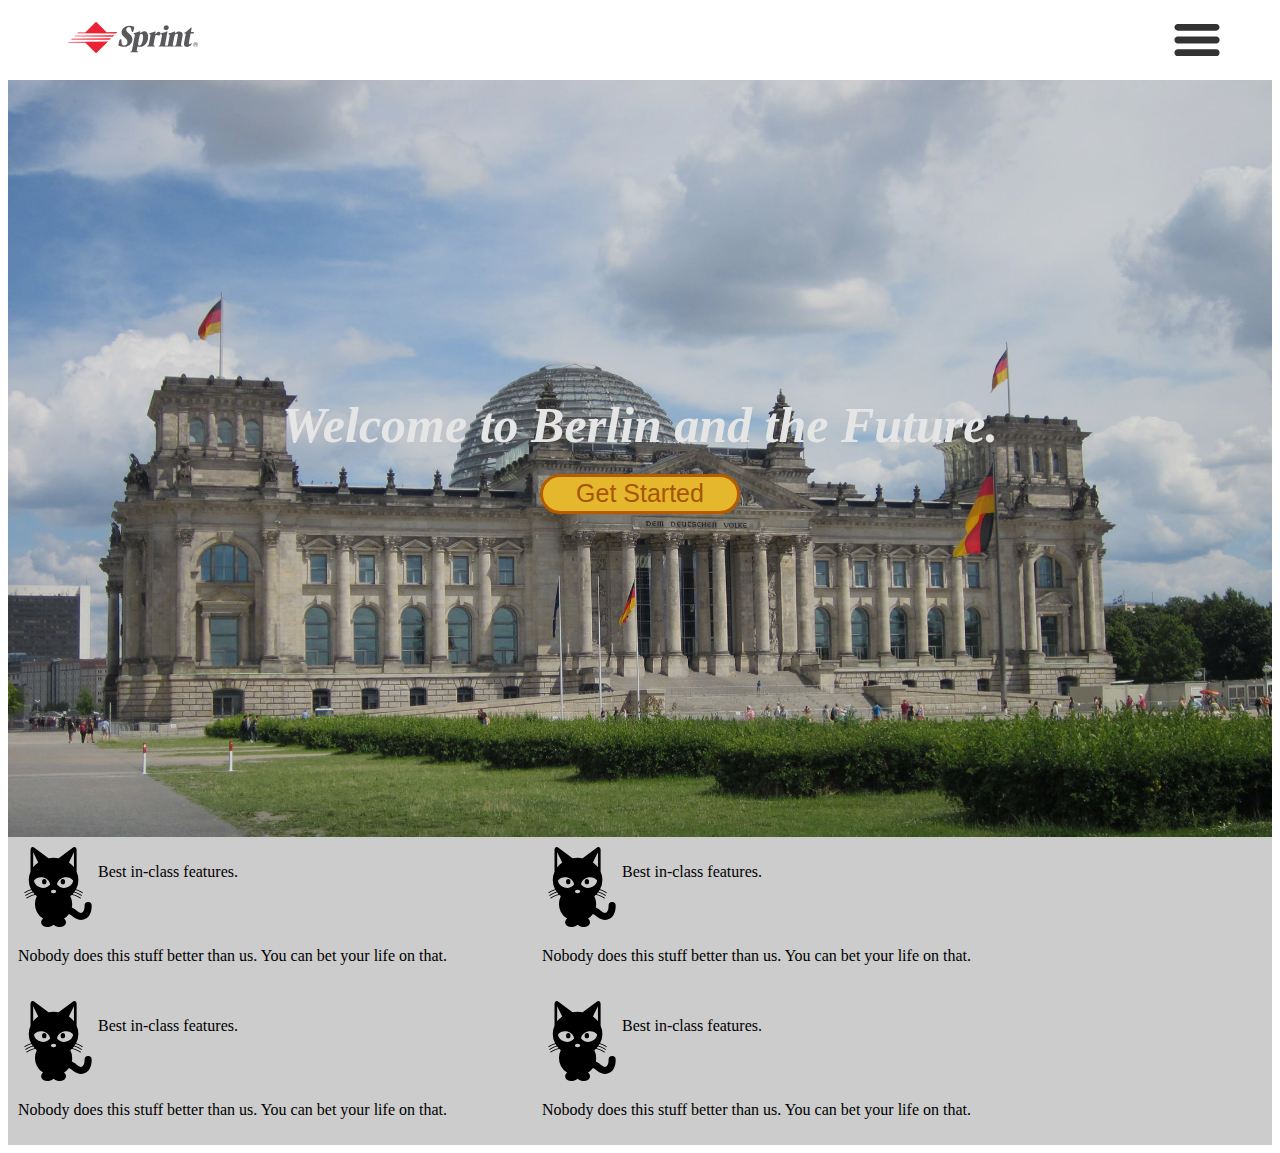
==== index2.html @ d9932d03 "index2 started" ====
<!DOCTYPE html>
    <head>
        <title>Sprint</title>
        <link rel="stylesheet" href="style2.css">
    </head>
    <body>
        <div id="container">
            <header class="header">
                <a href="http://www.sprint.com"><img id="logo" src="images/sprint.svg"></a>
                <a href="http://www.sprint.com"><img id="hamburger" src="images/hamburgermenu.svg"></a>
            </header>
            <div id="im">
                <div id="text"><p>Welcome to Berlin and the Future.</p></div>
                <button id="button">Get Started</button>
                <img id="reichstag" src="images/reichstag.jpg">
                <div id="dimmer"></div>
                <div id="grey">
                    <div class="infobox"><img src="images/cat.svg" id="cat"><p>Best in-class features. </p><p>Nobody does this stuff better than us. You can bet your life on that.</div>
                    <div class="infobox"><img src="images/cat.svg" id="cat"><p>Best in-class features. </p><p>Nobody does this stuff better than us. You can bet your life on that.</div>
                    <div class="infobox"><img src="images/cat.svg" id="cat"><p>Best in-class features. </p><p>Nobody does this stuff better than us. You can bet your life on that.</div>
                    <div class="infobox"><img src="images/cat.svg" id="cat"><p>Best in-class features. </p><p>Nobody does this stuff better than us. You can bet your life on that.</div>
                </div>
            </div>
        </div>

    </body>
</html>
---- style2.css ----
#container {
    width: 100%;
    height: 100%;
    max-height: 2000px;
    min-height: 598px;
    min-width: 500px;
}

.header {
    width: 100%;
    height: 50px;
    background-color: white;
    margin-top: 15px;
    margin-bottom: 15px;
}

#logo {
    float: left;
    width: 150px;
    height: 45px;
    margin-left: 50px;
}

#hamburger {
    float: right;
    width: 50px;
    height: 50px;
    margin-right: 50px;
}

#im{
    position: relative;
    width: 100%;
    height: 70%;
    min-height: 450px;
    min-width: 752px;
}

#reichstag {
    width: 100%;
    height: 100%;
    vertical-align: bottom;
    min-height: 450px;
    min-width: 752px;
}

#dimmer {
    width: 100%;
    height: 100%;
    background-color: black;
    opacity: 0.1;
    position: absolute;
    top: 0;
    left: 0;
    min-height: 450px;
    min-width: 752px;
}

#text{
    position: absolute;
    width: 100%;
    top: 25%;
    height: 96px;
}

#text p {
    position: relative;
    color: #ffffff;
    font-size: 50px;
    font-style: italic;
    font-weight: bold;
    font-family: serif;
    text-align: center;
}

#button {

    height: 40px;
    width: 200px;
    min-width: 100px;
    position: absolute;
    top: 37%;
    left: 50%;
    background-color: #FFCC33;
    border-radius: 30px;
    border: 3px solid #cc6600;
    transform: translate(-50%, 0);
    font-size: 25px;
    color: #BA6006;
}

#grey {
    height: 50%;
    width: 100%;
    background-color: #CCCCCC;
    position: relative;
}

.footer {
    height: 10%;
    width: 100%;
    background-color: #666666;
    margin-top: 30%;
}

.infobox {
    display: inline-block;
    margin: 10px 10px 10px 10px;
    width: 500px;
}

#cat{
    width: 80px;
    height: 80px;
}

.infobox p{
    display: inline-block;
    vertical-align: top;
}

*{
}
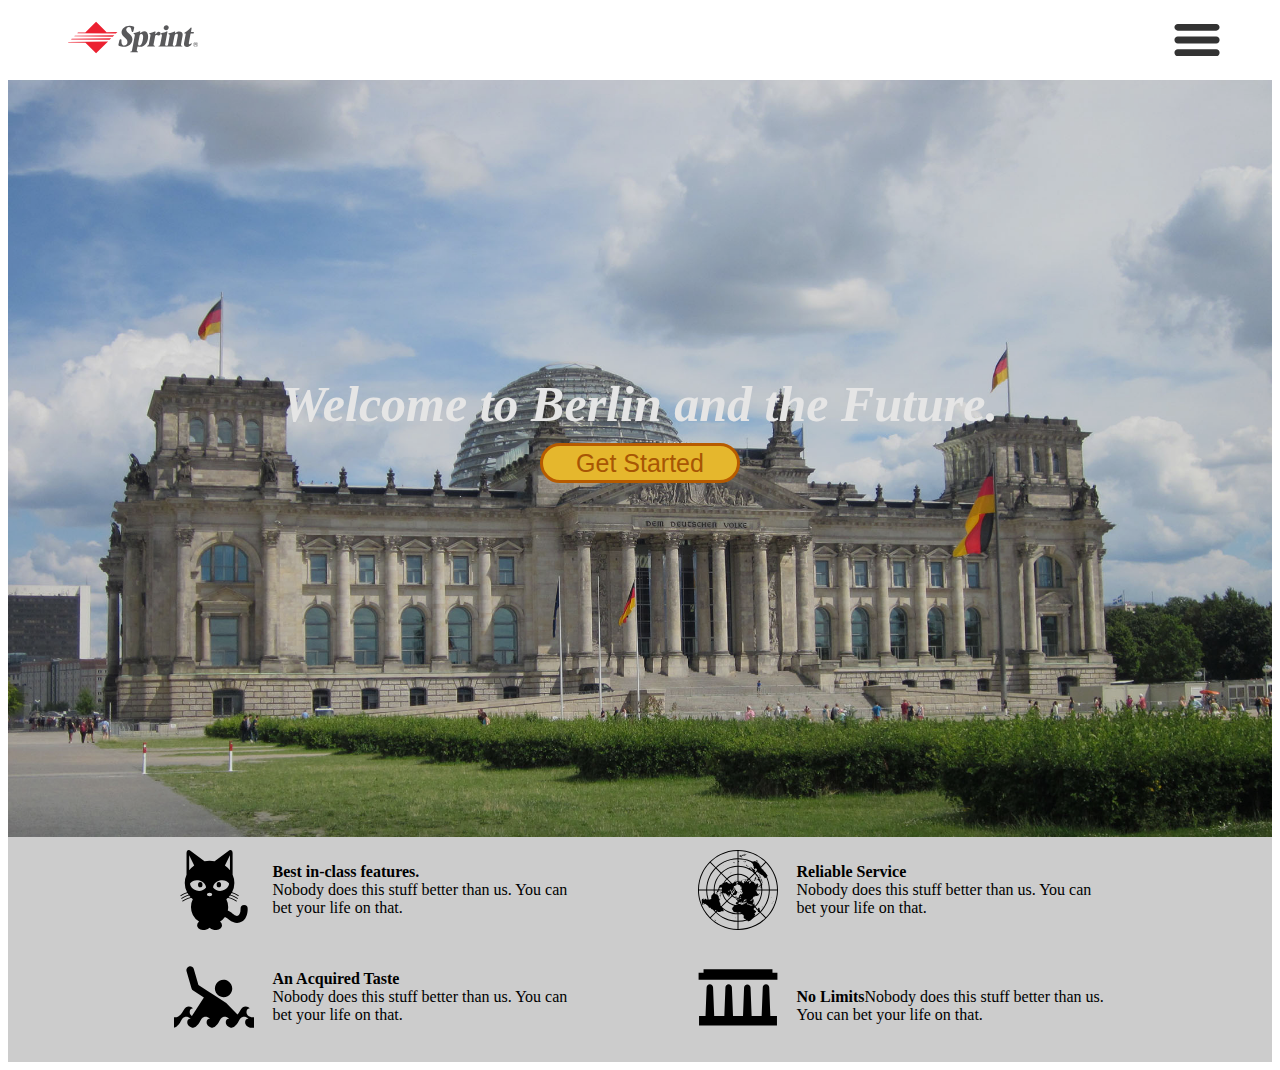
==== commit 0627113a: "added bottom assets" ====
--- a/index2.html
+++ b/index2.html
@@ -15,10 +15,30 @@
                 <img id="reichstag" src="images/reichstag.jpg">
                 <div id="dimmer"></div>
                 <div id="grey">
-                    <div class="infobox"><img src="images/cat.svg" id="cat"><p>Best in-class features. </p><p>Nobody does this stuff better than us. You can bet your life on that.</div>
-                    <div class="infobox"><img src="images/cat.svg" id="cat"><p>Best in-class features. </p><p>Nobody does this stuff better than us. You can bet your life on that.</div>
-                    <div class="infobox"><img src="images/cat.svg" id="cat"><p>Best in-class features. </p><p>Nobody does this stuff better than us. You can bet your life on that.</div>
-                    <div class="infobox"><img src="images/cat.svg" id="cat"><p>Best in-class features. </p><p>Nobody does this stuff better than us. You can bet your life on that.</div>
+                    <div class="infobox">
+                        <img src="images/cat.svg" id="cat">
+                        <div class="textbox">
+                            <p><strong>Best in-class features.</strong><br>Nobody does this stuff better than us. You can bet your life on that.</p>
+                        </div>
+                    </div>
+                    <div class="infobox">
+                        <img src="images/world.svg" id="cat">
+                        <div class="textbox">
+                            <p><strong>Reliable Service</strong><br>Nobody does this stuff better than us. You can bet your life on that.</p>
+                        </div>
+                    </div>
+                    <div class="infobox">
+                        <img src="images/swim.svg" id="cat">
+                        <div class="textbox">
+                            <p><strong>An Acquired Taste</strong><br>Nobody does this stuff better than us. You can bet your life on that.</p>
+                        </div>
+                    </div>
+                    <div class="infobox">
+                        <img src="images/columns.svg" id="cat">
+                        <div class="textbox">
+                            <p><strong>No Limits</strong>Nobody does this stuff better than us. You can bet your life on that.</p>
+                        </div>
+                    </div>            
                 </div>
             </div>
         </div>
--- a/style2.css
+++ b/style2.css
@@ -94,6 +94,7 @@
     width: 100%;
     background-color: #CCCCCC;
     position: relative;
+    text-align: center;
 }
 
 .footer {
@@ -107,17 +108,29 @@
     display: inline-block;
     margin: 10px 10px 10px 10px;
     width: 500px;
+
+}
+
+.textbox {
+    display: inline-block;
+    width: 310px;
+    height: 80px;
+    position: relative;
+    margin-left: 15px;
+    text-align: left;
 }
 
 #cat{
     width: 80px;
     height: 80px;
+    display: inline-block;
+    position: relative;
 }
 
 .infobox p{
     display: inline-block;
-    vertical-align: top;
+    vertical-align: text-bottom;
 }
 
-*{
+* {
 }
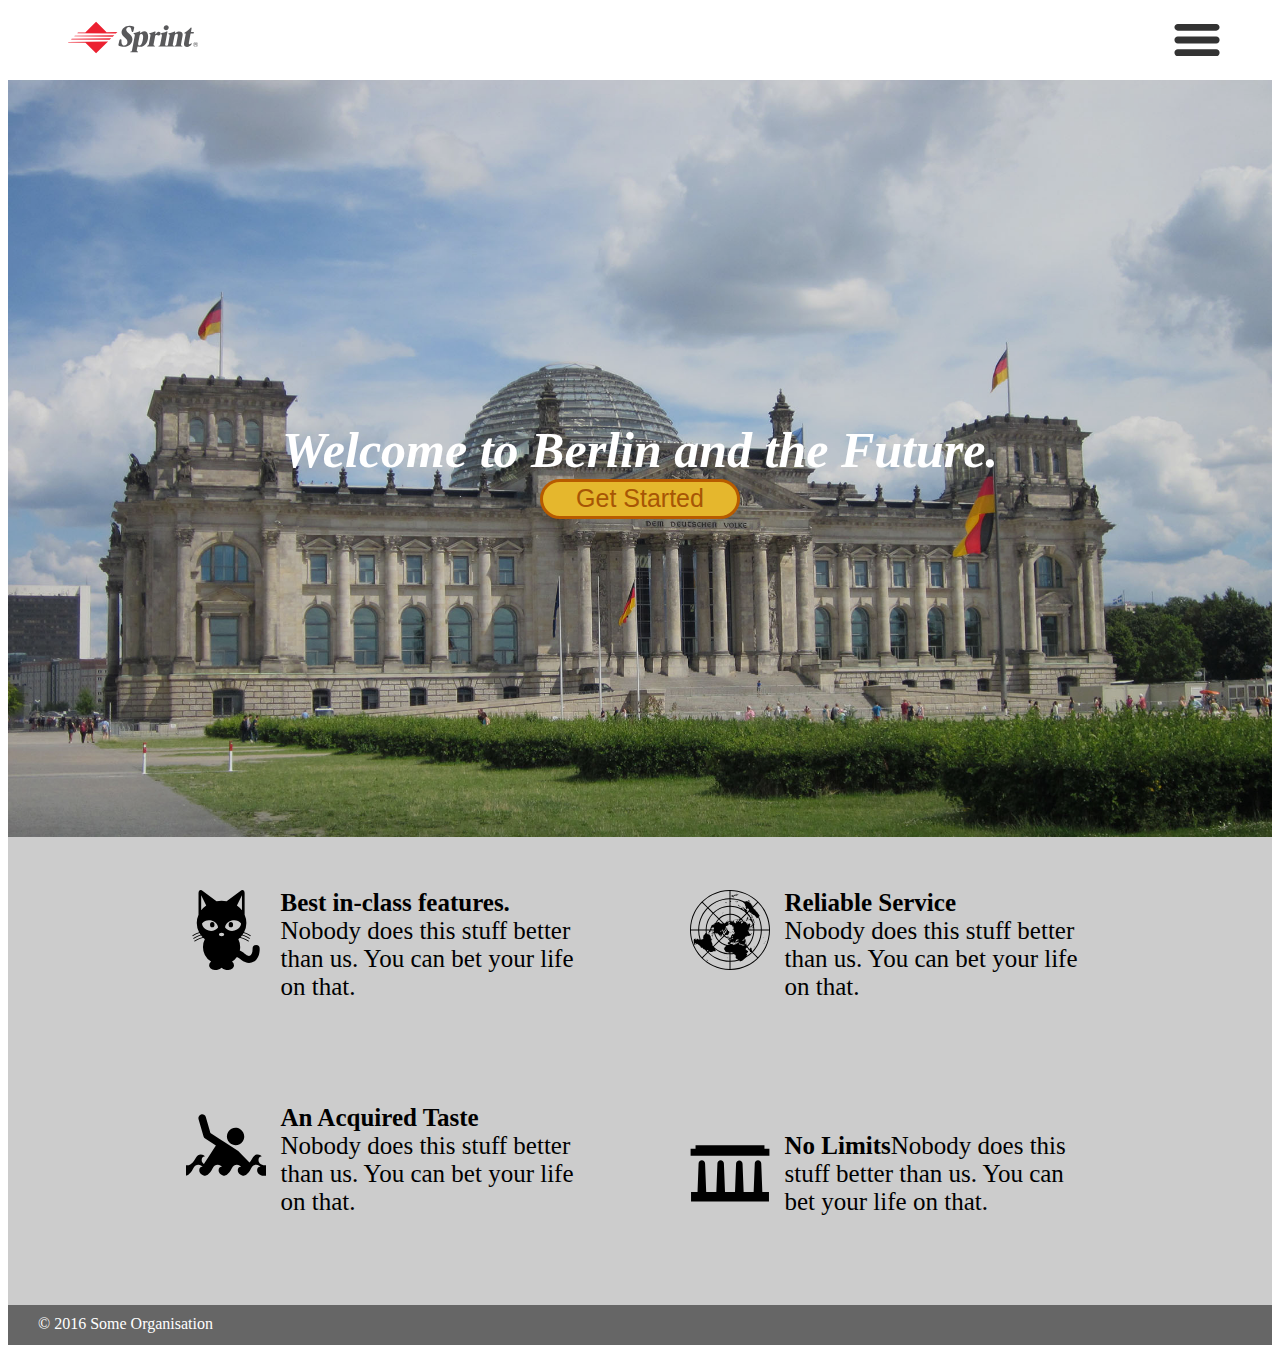
==== commit 09235289: "splash page done" ====
--- a/index2.html
+++ b/index2.html
@@ -1,3 +1,4 @@
+
 <!DOCTYPE html>
     <head>
         <title>Sprint</title>
@@ -10,35 +11,44 @@
                 <a href="http://www.sprint.com"><img id="hamburger" src="images/hamburgermenu.svg"></a>
             </header>
             <div id="im">
-                <div id="text"><p>Welcome to Berlin and the Future.</p></div>
-                <button id="button">Get Started</button>
+                <div id="overlay">
+                        <p id="text">Welcome to Berlin and the Future.</p>
+                        <button id="button">Get Started</button>
+                </div>
                 <img id="reichstag" src="images/reichstag.jpg">
                 <div id="dimmer"></div>
+            </div>
                 <div id="grey">
                     <div class="infobox">
-                        <img src="images/cat.svg" id="cat">
+                        <img src="images/cat.svg" class="icon">
                         <div class="textbox">
                             <p><strong>Best in-class features.</strong><br>Nobody does this stuff better than us. You can bet your life on that.</p>
                         </div>
                     </div>
                     <div class="infobox">
-                        <img src="images/world.svg" id="cat">
+                        <img src="images/world.svg"  class="icon">
                         <div class="textbox">
                             <p><strong>Reliable Service</strong><br>Nobody does this stuff better than us. You can bet your life on that.</p>
                         </div>
                     </div>
                     <div class="infobox">
-                        <img src="images/swim.svg" id="cat">
+                        <img src="images/swim.svg"  class="icon">
                         <div class="textbox">
                             <p><strong>An Acquired Taste</strong><br>Nobody does this stuff better than us. You can bet your life on that.</p>
                         </div>
                     </div>
                     <div class="infobox">
-                        <img src="images/columns.svg" id="cat">
+                        <img src="images/columns.svg"  class="icon">
                         <div class="textbox">
                             <p><strong>No Limits</strong>Nobody does this stuff better than us. You can bet your life on that.</p>
                         </div>
-                    </div>            
+                    </div>
+                </div>
+                <div class="footer">
+                    <div id="gbar"></div>
+                    <div id="cbar">
+                        <p>&copy 2016 Some Organisation</p>
+                    </div>
                 </div>
             </div>
         </div>
--- a/style2.css
+++ b/style2.css
@@ -1,7 +1,6 @@
 #container {
     width: 100%;
     height: 100%;
-    max-height: 2000px;
     min-height: 598px;
     min-width: 500px;
 }
@@ -32,16 +31,16 @@
     position: relative;
     width: 100%;
     height: 70%;
-    min-height: 450px;
-    min-width: 752px;
+    min-height: px;
+    min-width: 376px;
 }
 
 #reichstag {
     width: 100%;
     height: 100%;
     vertical-align: bottom;
-    min-height: 450px;
-    min-width: 752px;
+    min-height: 225px;
+    min-width: 376px;
 }
 
 #dimmer {
@@ -52,34 +51,41 @@
     position: absolute;
     top: 0;
     left: 0;
-    min-height: 450px;
-    min-width: 752px;
+    min-height: 225px;
+    min-width: 376px;
 }
 
-#text{
+#overlay{
+    height: 50%;
     position: absolute;
     width: 100%;
-    top: 25%;
-    height: 96px;
+    top: 45%;
 }
 
-#text p {
+
+#text{
     position: relative;
+    width: 100%;
     color: #ffffff;
     font-size: 50px;
     font-style: italic;
     font-weight: bold;
     font-family: serif;
     text-align: center;
+    z-index: 5;
+    margin-bottom: 0px;
+    margin-top: 0px;
+    vertical-align: bottom;
 }
+
+
 
 #button {
 
     height: 40px;
     width: 200px;
     min-width: 100px;
-    position: absolute;
-    top: 37%;
+    position: relative;
     left: 50%;
     background-color: #FFCC33;
     border-radius: 30px;
@@ -90,44 +96,61 @@
 }
 
 #grey {
-    height: 50%;
-    width: 100%;
     background-color: #CCCCCC;
     position: relative;
     text-align: center;
 }
 
 .footer {
-    height: 10%;
+    height: 80px;
     width: 100%;
-    background-color: #666666;
-    margin-top: 30%;
 }
 
+#gbar {
+    height: 40px;
+    background-color: #CCCCCC;
+    margin-top: -1px;
+}
+
+#cbar {
+    height: 40px;
+    background-color: #666666;
+    margin-top: -1px;
+}
+
+#cbar p {
+    position: absolute;
+    color: white;
+    margin-left: 30px;
+    margin-top: 10px;
+}
 .infobox {
     display: inline-block;
-    margin: 10px 10px 10px 10px;
+    margin-top: 27px;
+    margin-bottom: 25px;
     width: 500px;
+    font-size: 25px;
+    position: relative;
 
 }
 
 .textbox {
     display: inline-block;
     width: 310px;
-    height: 80px;
-    position: relative;
-    margin-left: 15px;
+    height: 100%;
+    margin-left: 95px;
     text-align: left;
 }
 
-#cat{
+.icon {
     width: 80px;
+    top: 26px;
     height: 80px;
     display: inline-block;
-    position: relative;
+    position: absolute;
 }
 
-.infobox p{
+.infobox p {
     display: inline-block;
     vertical-align: text-bottom;
 }
